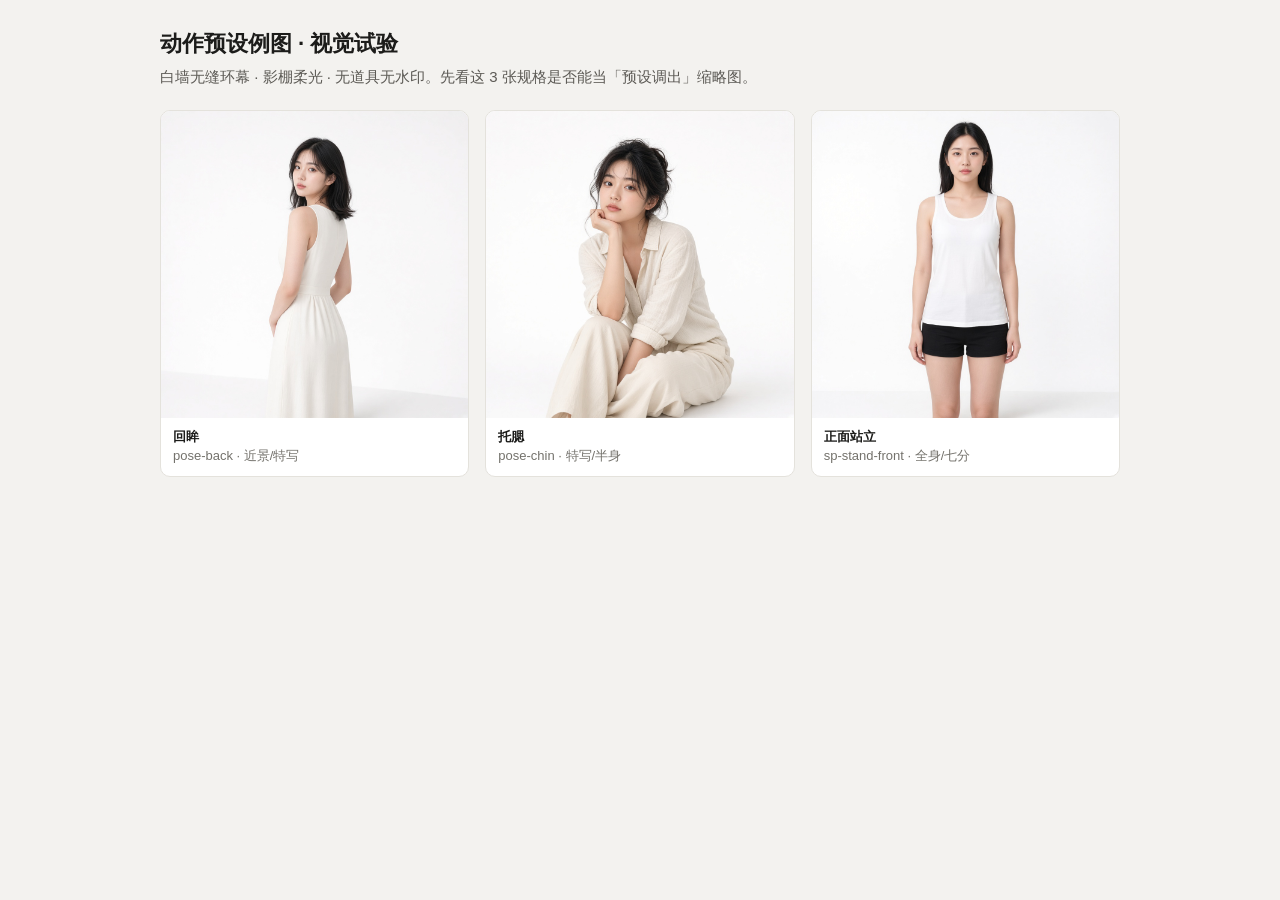
==== docs/design/pose-preset-refs/preview.html @ a21e0a5c "动作库：空库不再自动 seed；从预设调出 + 白墙例图 S4 增加「从预设调出」二级页，按需克隆 STARTER_POSES； 3 张影棚白墙缩略图挂封面；四语与单测补齐。" ====
<!doctype html>
<meta charset="utf-8">
<title>动作预设例图 · 视觉试验</title>
<style>
  body{margin:0;font:15px/1.45 -apple-system,"PingFang SC",sans-serif;background:#f3f2ef;color:#1c1c1a}
  main{max-width:960px;margin:0 auto;padding:28px 20px 48px}
  h1{font-size:22px;font-weight:650;margin:0 0 6px}
  p{margin:0 0 22px;color:#5c5a55}
  .grid{display:grid;grid-template-columns:repeat(3,1fr);gap:16px}
  figure{margin:0;background:#fff;border:1px solid #e4e2dc;border-radius:10px;overflow:hidden}
  img{display:block;width:100%;aspect-ratio:1;object-fit:cover;background:#fff}
  figcaption{padding:10px 12px;font-size:13px}
  .tag{color:#74726c}
  @media(max-width:720px){.grid{grid-template-columns:1fr}}
</style>
<main>
  <h1>动作预设例图 · 视觉试验</h1>
  <p>白墙无缝环幕 · 影棚柔光 · 无道具无水印。先看这 3 张规格是否能当「预设调出」缩略图。</p>
  <div class="grid">
    <figure>
      <img src="lookback.jpg" alt="回眸">
      <figcaption><b>回眸</b><div class="tag">pose-back · 近景/特写</div></figcaption>
    </figure>
    <figure>
      <img src="chinrest.jpg" alt="托腮">
      <figcaption><b>托腮</b><div class="tag">pose-chin · 特写/半身</div></figcaption>
    </figure>
    <figure>
      <img src="frontstand.jpg" alt="正面站立">
      <figcaption><b>正面站立</b><div class="tag">sp-stand-front · 全身/七分</div></figcaption>
    </figure>
  </div>
</main>
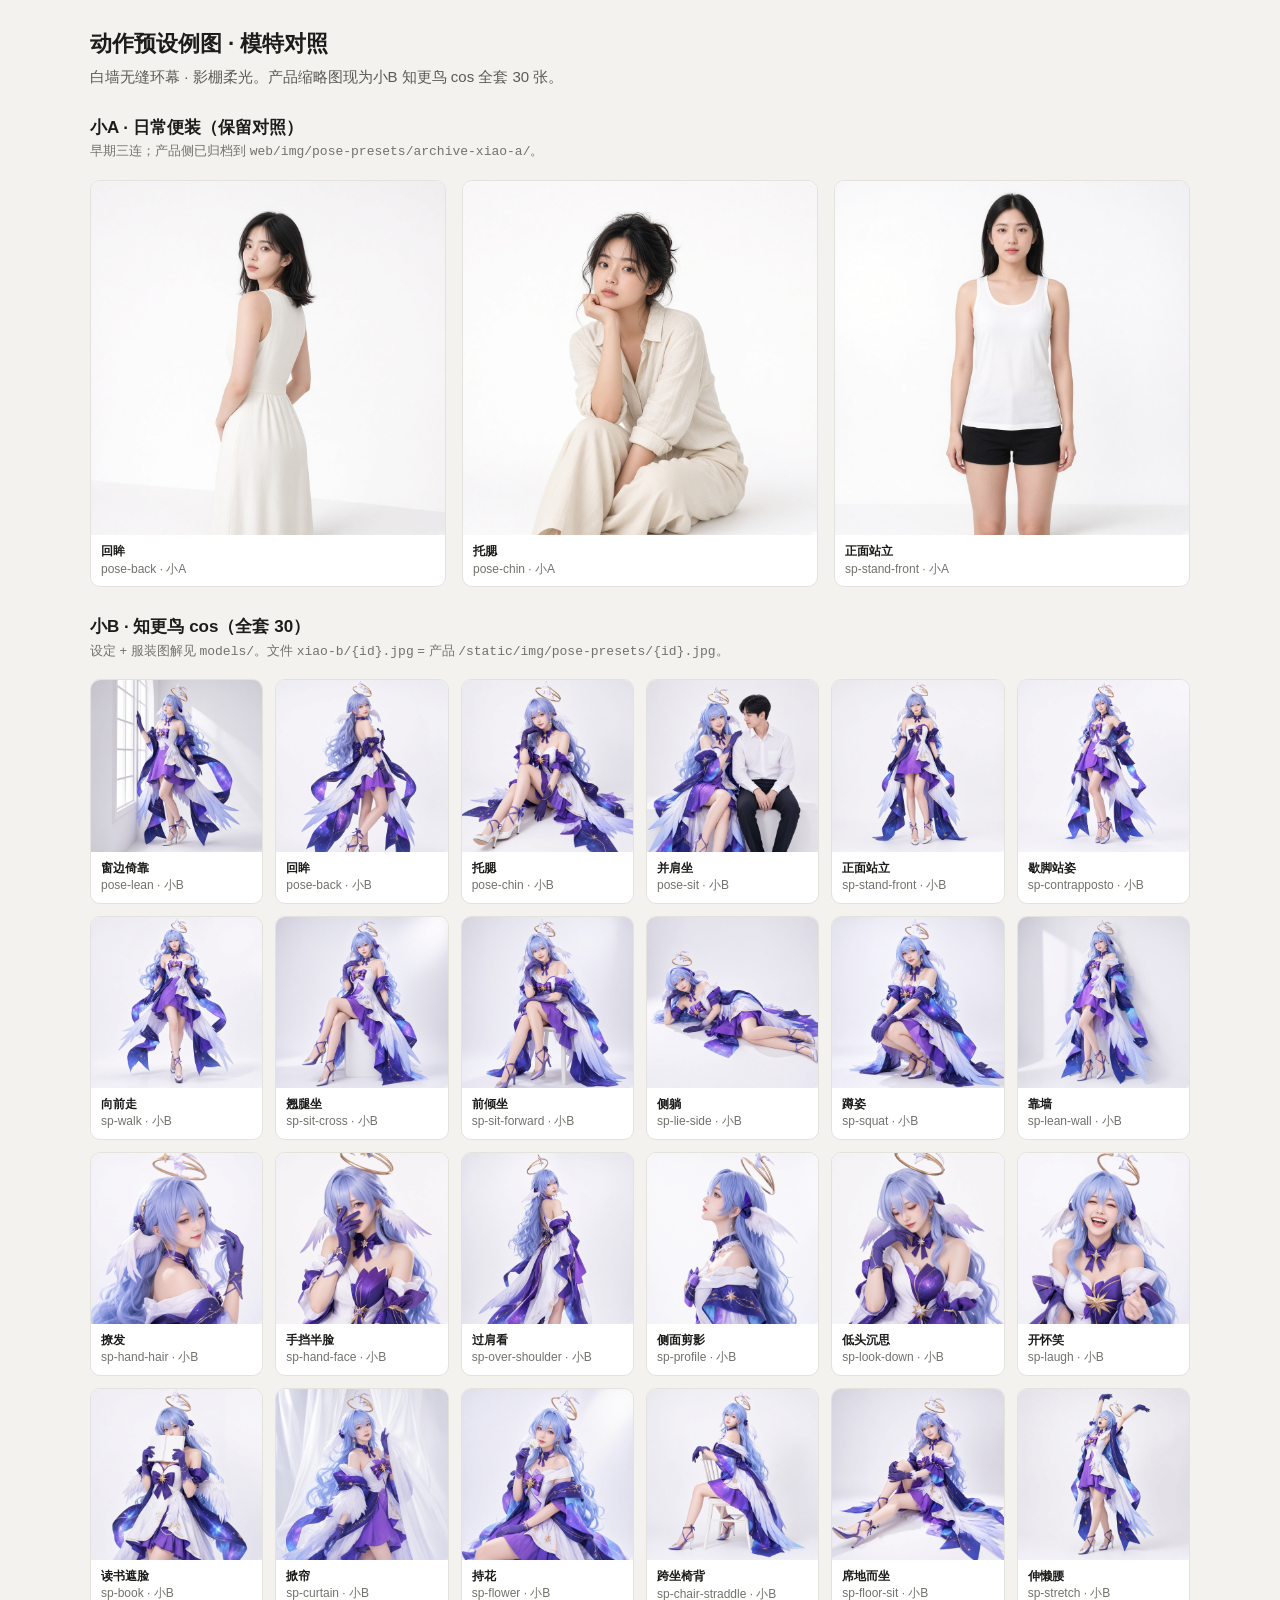
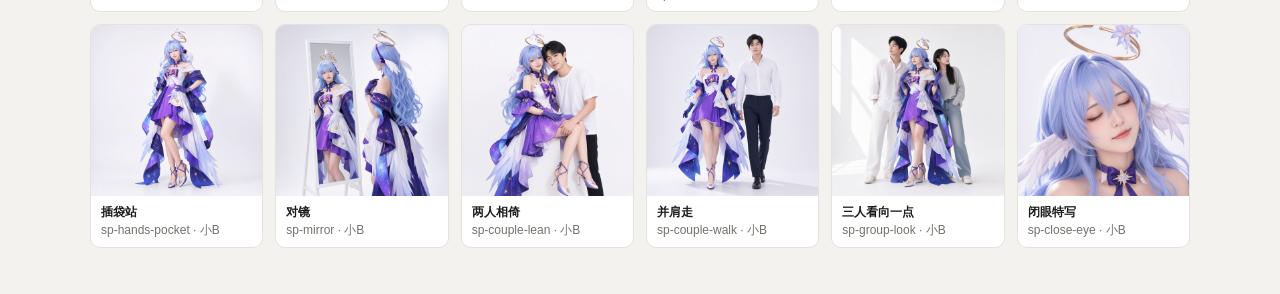
==== commit 395ced77: "动作预设：小B 知更鸟 cos 例图全套 30 张 起步库每条挂 /static/img/pose-presets/{id}.jpg；小A 三连归档。" ====
--- a/docs/design/pose-preset-refs/preview.html
+++ b/docs/design/pose-preset-refs/preview.html
@@ -1,33 +1,155 @@
 <!doctype html>
 <meta charset="utf-8">
-<title>动作预设例图 · 视觉试验</title>
+<title>动作预设例图 · 小A / 小B</title>
 <style>
   body{margin:0;font:15px/1.45 -apple-system,"PingFang SC",sans-serif;background:#f3f2ef;color:#1c1c1a}
-  main{max-width:960px;margin:0 auto;padding:28px 20px 48px}
+  main{max-width:1100px;margin:0 auto;padding:28px 20px 48px}
   h1{font-size:22px;font-weight:650;margin:0 0 6px}
-  p{margin:0 0 22px;color:#5c5a55}
-  .grid{display:grid;grid-template-columns:repeat(3,1fr);gap:16px}
+  h2{font-size:17px;font-weight:650;margin:28px 0 8px}
+  p{margin:0 0 16px;color:#5c5a55}
+  .grid{display:grid;grid-template-columns:repeat(auto-fill,minmax(160px,1fr));gap:12px}
+  .grid3{display:grid;grid-template-columns:repeat(3,1fr);gap:16px}
   figure{margin:0;background:#fff;border:1px solid #e4e2dc;border-radius:10px;overflow:hidden}
   img{display:block;width:100%;aspect-ratio:1;object-fit:cover;background:#fff}
-  figcaption{padding:10px 12px;font-size:13px}
+  figcaption{padding:8px 10px;font-size:12px}
   .tag{color:#74726c}
-  @media(max-width:720px){.grid{grid-template-columns:1fr}}
+  .note{font-size:13px;color:#74726c;margin:-6px 0 18px}
+  @media(max-width:720px){.grid3{grid-template-columns:1fr}}
 </style>
 <main>
-  <h1>动作预设例图 · 视觉试验</h1>
-  <p>白墙无缝环幕 · 影棚柔光 · 无道具无水印。先看这 3 张规格是否能当「预设调出」缩略图。</p>
+  <h1>动作预设例图 · 模特对照</h1>
+  <p>白墙无缝环幕 · 影棚柔光。产品缩略图现为小B 知更鸟 cos 全套 30 张。</p>
+
+  <h2>小A · 日常便装（保留对照）</h2>
+  <p class="note">早期三连；产品侧已归档到 <code>web/img/pose-presets/archive-xiao-a/</code>。</p>
+  <div class="grid3">
+    <figure><img src="lookback.jpg" alt="小A 回眸"><figcaption><b>回眸</b><div class="tag">pose-back · 小A</div></figcaption></figure>
+    <figure><img src="chinrest.jpg" alt="小A 托腮"><figcaption><b>托腮</b><div class="tag">pose-chin · 小A</div></figcaption></figure>
+    <figure><img src="frontstand.jpg" alt="小A 正面"><figcaption><b>正面站立</b><div class="tag">sp-stand-front · 小A</div></figcaption></figure>
+  </div>
+
+  <h2>小B · 知更鸟 cos（全套 30）</h2>
+  <p class="note">设定 + 服装图解见 <code>models/</code>。文件 <code>xiao-b/{id}.jpg</code> = 产品 <code>/static/img/pose-presets/{id}.jpg</code>。</p>
   <div class="grid">
     <figure>
-      <img src="lookback.jpg" alt="回眸">
-      <figcaption><b>回眸</b><div class="tag">pose-back · 近景/特写</div></figcaption>
+      <img src="xiao-b/pose-lean.jpg" alt="窗边倚靠">
+      <figcaption><b>窗边倚靠</b><div class="tag">pose-lean · 小B</div></figcaption>
     </figure>
     <figure>
-      <img src="chinrest.jpg" alt="托腮">
-      <figcaption><b>托腮</b><div class="tag">pose-chin · 特写/半身</div></figcaption>
+      <img src="xiao-b/pose-back.jpg" alt="回眸">
+      <figcaption><b>回眸</b><div class="tag">pose-back · 小B</div></figcaption>
     </figure>
     <figure>
-      <img src="frontstand.jpg" alt="正面站立">
-      <figcaption><b>正面站立</b><div class="tag">sp-stand-front · 全身/七分</div></figcaption>
+      <img src="xiao-b/pose-chin.jpg" alt="托腮">
+      <figcaption><b>托腮</b><div class="tag">pose-chin · 小B</div></figcaption>
+    </figure>
+    <figure>
+      <img src="xiao-b/pose-sit.jpg" alt="并肩坐">
+      <figcaption><b>并肩坐</b><div class="tag">pose-sit · 小B</div></figcaption>
+    </figure>
+    <figure>
+      <img src="xiao-b/sp-stand-front.jpg" alt="正面站立">
+      <figcaption><b>正面站立</b><div class="tag">sp-stand-front · 小B</div></figcaption>
+    </figure>
+    <figure>
+      <img src="xiao-b/sp-contrapposto.jpg" alt="歇脚站姿">
+      <figcaption><b>歇脚站姿</b><div class="tag">sp-contrapposto · 小B</div></figcaption>
+    </figure>
+    <figure>
+      <img src="xiao-b/sp-walk.jpg" alt="向前走">
+      <figcaption><b>向前走</b><div class="tag">sp-walk · 小B</div></figcaption>
+    </figure>
+    <figure>
+      <img src="xiao-b/sp-sit-cross.jpg" alt="翘腿坐">
+      <figcaption><b>翘腿坐</b><div class="tag">sp-sit-cross · 小B</div></figcaption>
+    </figure>
+    <figure>
+      <img src="xiao-b/sp-sit-forward.jpg" alt="前倾坐">
+      <figcaption><b>前倾坐</b><div class="tag">sp-sit-forward · 小B</div></figcaption>
+    </figure>
+    <figure>
+      <img src="xiao-b/sp-lie-side.jpg" alt="侧躺">
+      <figcaption><b>侧躺</b><div class="tag">sp-lie-side · 小B</div></figcaption>
+    </figure>
+    <figure>
+      <img src="xiao-b/sp-squat.jpg" alt="蹲姿">
+      <figcaption><b>蹲姿</b><div class="tag">sp-squat · 小B</div></figcaption>
+    </figure>
+    <figure>
+      <img src="xiao-b/sp-lean-wall.jpg" alt="靠墙">
+      <figcaption><b>靠墙</b><div class="tag">sp-lean-wall · 小B</div></figcaption>
+    </figure>
+    <figure>
+      <img src="xiao-b/sp-hand-hair.jpg" alt="撩发">
+      <figcaption><b>撩发</b><div class="tag">sp-hand-hair · 小B</div></figcaption>
+    </figure>
+    <figure>
+      <img src="xiao-b/sp-hand-face.jpg" alt="手挡半脸">
+      <figcaption><b>手挡半脸</b><div class="tag">sp-hand-face · 小B</div></figcaption>
+    </figure>
+    <figure>
+      <img src="xiao-b/sp-over-shoulder.jpg" alt="过肩看">
+      <figcaption><b>过肩看</b><div class="tag">sp-over-shoulder · 小B</div></figcaption>
+    </figure>
+    <figure>
+      <img src="xiao-b/sp-profile.jpg" alt="侧面剪影">
+      <figcaption><b>侧面剪影</b><div class="tag">sp-profile · 小B</div></figcaption>
+    </figure>
+    <figure>
+      <img src="xiao-b/sp-look-down.jpg" alt="低头沉思">
+      <figcaption><b>低头沉思</b><div class="tag">sp-look-down · 小B</div></figcaption>
+    </figure>
+    <figure>
+      <img src="xiao-b/sp-laugh.jpg" alt="开怀笑">
+      <figcaption><b>开怀笑</b><div class="tag">sp-laugh · 小B</div></figcaption>
+    </figure>
+    <figure>
+      <img src="xiao-b/sp-book.jpg" alt="读书遮脸">
+      <figcaption><b>读书遮脸</b><div class="tag">sp-book · 小B</div></figcaption>
+    </figure>
+    <figure>
+      <img src="xiao-b/sp-curtain.jpg" alt="掀帘">
+      <figcaption><b>掀帘</b><div class="tag">sp-curtain · 小B</div></figcaption>
+    </figure>
+    <figure>
+      <img src="xiao-b/sp-flower.jpg" alt="持花">
+      <figcaption><b>持花</b><div class="tag">sp-flower · 小B</div></figcaption>
+    </figure>
+    <figure>
+      <img src="xiao-b/sp-chair-straddle.jpg" alt="跨坐椅背">
+      <figcaption><b>跨坐椅背</b><div class="tag">sp-chair-straddle · 小B</div></figcaption>
+    </figure>
+    <figure>
+      <img src="xiao-b/sp-floor-sit.jpg" alt="席地而坐">
+      <figcaption><b>席地而坐</b><div class="tag">sp-floor-sit · 小B</div></figcaption>
+    </figure>
+    <figure>
+      <img src="xiao-b/sp-stretch.jpg" alt="伸懒腰">
+      <figcaption><b>伸懒腰</b><div class="tag">sp-stretch · 小B</div></figcaption>
+    </figure>
+    <figure>
+      <img src="xiao-b/sp-hands-pocket.jpg" alt="插袋站">
+      <figcaption><b>插袋站</b><div class="tag">sp-hands-pocket · 小B</div></figcaption>
+    </figure>
+    <figure>
+      <img src="xiao-b/sp-mirror.jpg" alt="对镜">
+      <figcaption><b>对镜</b><div class="tag">sp-mirror · 小B</div></figcaption>
+    </figure>
+    <figure>
+      <img src="xiao-b/sp-couple-lean.jpg" alt="两人相倚">
+      <figcaption><b>两人相倚</b><div class="tag">sp-couple-lean · 小B</div></figcaption>
+    </figure>
+    <figure>
+      <img src="xiao-b/sp-couple-walk.jpg" alt="并肩走">
+      <figcaption><b>并肩走</b><div class="tag">sp-couple-walk · 小B</div></figcaption>
+    </figure>
+    <figure>
+      <img src="xiao-b/sp-group-look.jpg" alt="三人看向一点">
+      <figcaption><b>三人看向一点</b><div class="tag">sp-group-look · 小B</div></figcaption>
+    </figure>
+    <figure>
+      <img src="xiao-b/sp-close-eye.jpg" alt="闭眼特写">
+      <figcaption><b>闭眼特写</b><div class="tag">sp-close-eye · 小B</div></figcaption>
     </figure>
   </div>
 </main>
